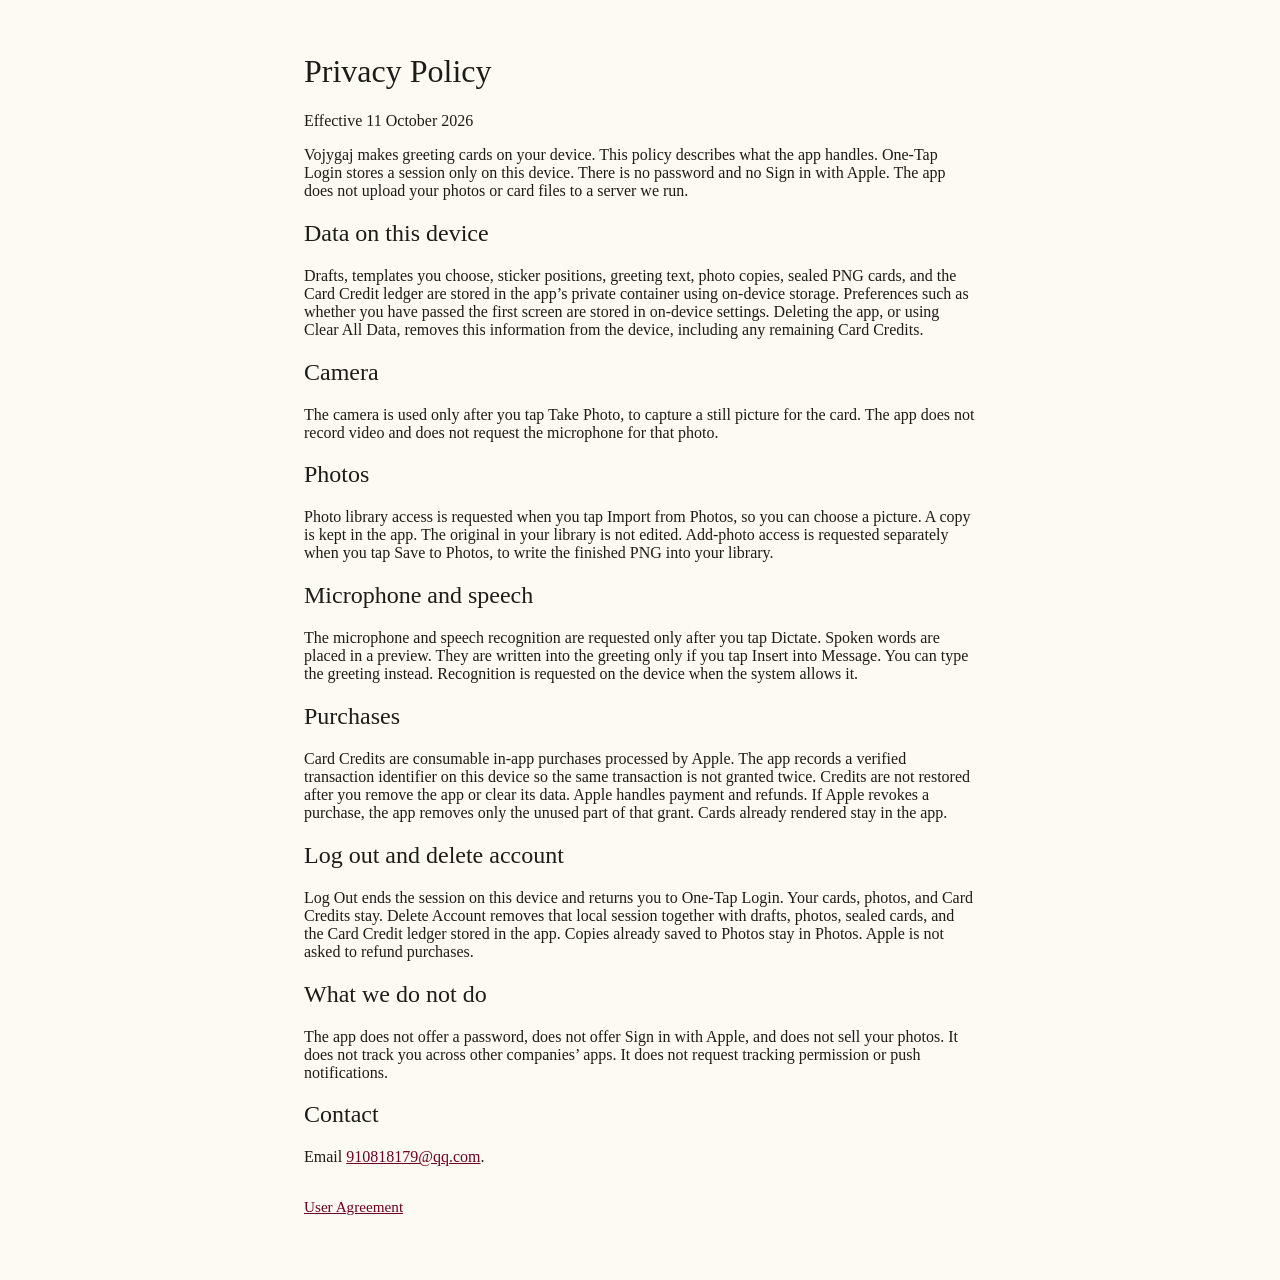
==== privacy-policy.html @ 0b4d339b "Publish the Vojygaj privacy policy and user agreement. Co-authored-by: Cursor <cursoragent@cursor.co" ====
<!DOCTYPE html>
<html lang="en">
<head>
  <meta charset="utf-8">
  <meta name="viewport" content="width=device-width, initial-scale=1">
  <title>Privacy Policy</title>
  <link rel="stylesheet" href="legal.css">
</head>
<body>
  <main>
    <h1>Privacy Policy</h1>
    <p>Effective 11 October 2026</p>
    <p>Vojygaj makes greeting cards on your device. This policy describes what the app handles. One-Tap Login stores a session only on this device. There is no password and no Sign in with Apple. The app does not upload your photos or card files to a server we run.</p>
    <h2>Data on this device</h2>
    <p>Drafts, templates you choose, sticker positions, greeting text, photo copies, sealed PNG cards, and the Card Credit ledger are stored in the app’s private container using on-device storage. Preferences such as whether you have passed the first screen are stored in on-device settings. Deleting the app, or using Clear All Data, removes this information from the device, including any remaining Card Credits.</p>
    <h2>Camera</h2>
    <p>The camera is used only after you tap Take Photo, to capture a still picture for the card. The app does not record video and does not request the microphone for that photo.</p>
    <h2>Photos</h2>
    <p>Photo library access is requested when you tap Import from Photos, so you can choose a picture. A copy is kept in the app. The original in your library is not edited. Add-photo access is requested separately when you tap Save to Photos, to write the finished PNG into your library.</p>
    <h2>Microphone and speech</h2>
    <p>The microphone and speech recognition are requested only after you tap Dictate. Spoken words are placed in a preview. They are written into the greeting only if you tap Insert into Message. You can type the greeting instead. Recognition is requested on the device when the system allows it.</p>
    <h2>Purchases</h2>
    <p>Card Credits are consumable in-app purchases processed by Apple. The app records a verified transaction identifier on this device so the same transaction is not granted twice. Credits are not restored after you remove the app or clear its data. Apple handles payment and refunds. If Apple revokes a purchase, the app removes only the unused part of that grant. Cards already rendered stay in the app.</p>
    <h2>Log out and delete account</h2>
    <p>Log Out ends the session on this device and returns you to One-Tap Login. Your cards, photos, and Card Credits stay. Delete Account removes that local session together with drafts, photos, sealed cards, and the Card Credit ledger stored in the app. Copies already saved to Photos stay in Photos. Apple is not asked to refund purchases.</p>
    <h2>What we do not do</h2>
    <p>The app does not offer a password, does not offer Sign in with Apple, and does not sell your photos. It does not track you across other companies’ apps. It does not request tracking permission or push notifications.</p>
    <h2>Contact</h2>
    <p>Email <a href="mailto:910818179@qq.com">910818179@qq.com</a>.</p>
    <footer><a href="user-agreement.html">User Agreement</a></footer>
  </main>
</body>
</html>
---- legal.css ----
body { margin: 0; background: #fdf9f3; color: #1c1c18; font-family: "Iowan Old Style", Palatino, Georgia, serif; }
main { max-width: 42rem; margin: 0 auto; padding: 2rem 1.25rem 4rem; }
h1, h2 { font-weight: 500; }
a { color: #6d0023; }
footer { margin-top: 2rem; font-size: 0.95rem; }
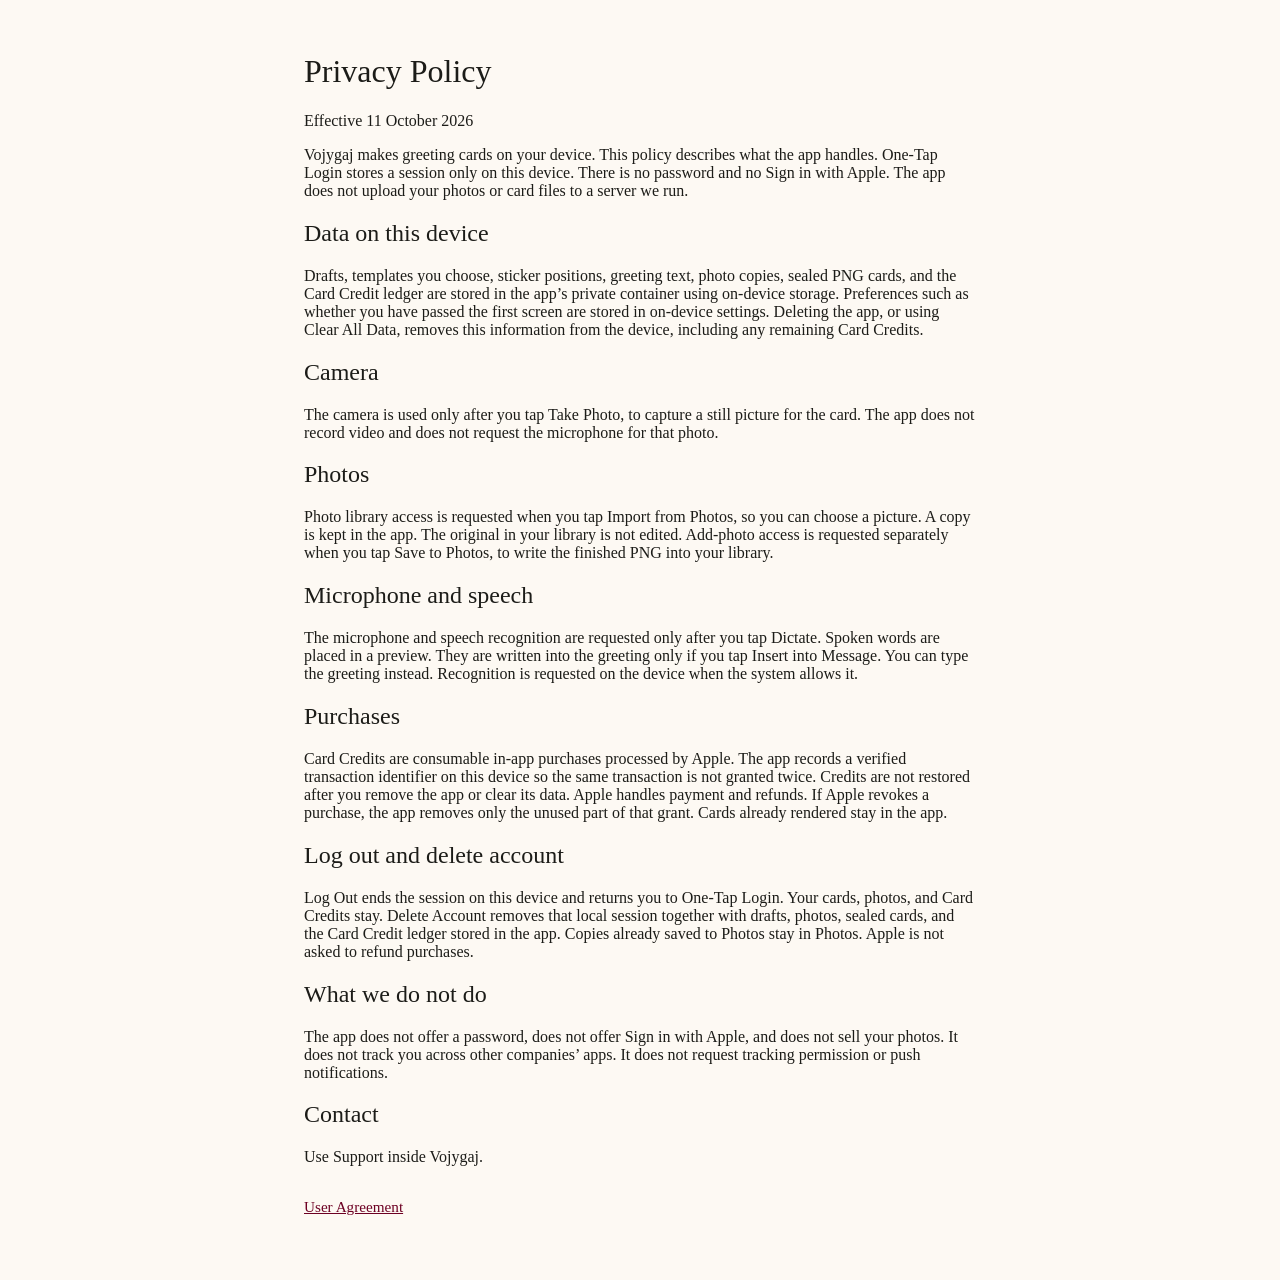
==== commit cb46461f: "Remove the contact email from the legal pages. Co-authored-by: Cursor <cursoragent@cursor.com>" ====
--- a/privacy-policy.html
+++ b/privacy-policy.html
@@ -26,7 +26,7 @@
     <h2>What we do not do</h2>
     <p>The app does not offer a password, does not offer Sign in with Apple, and does not sell your photos. It does not track you across other companies’ apps. It does not request tracking permission or push notifications.</p>
     <h2>Contact</h2>
-    <p>Email <a href="mailto:910818179@qq.com">910818179@qq.com</a>.</p>
+    <p>Use Support inside Vojygaj.</p>
     <footer><a href="user-agreement.html">User Agreement</a></footer>
   </main>
 </body>
